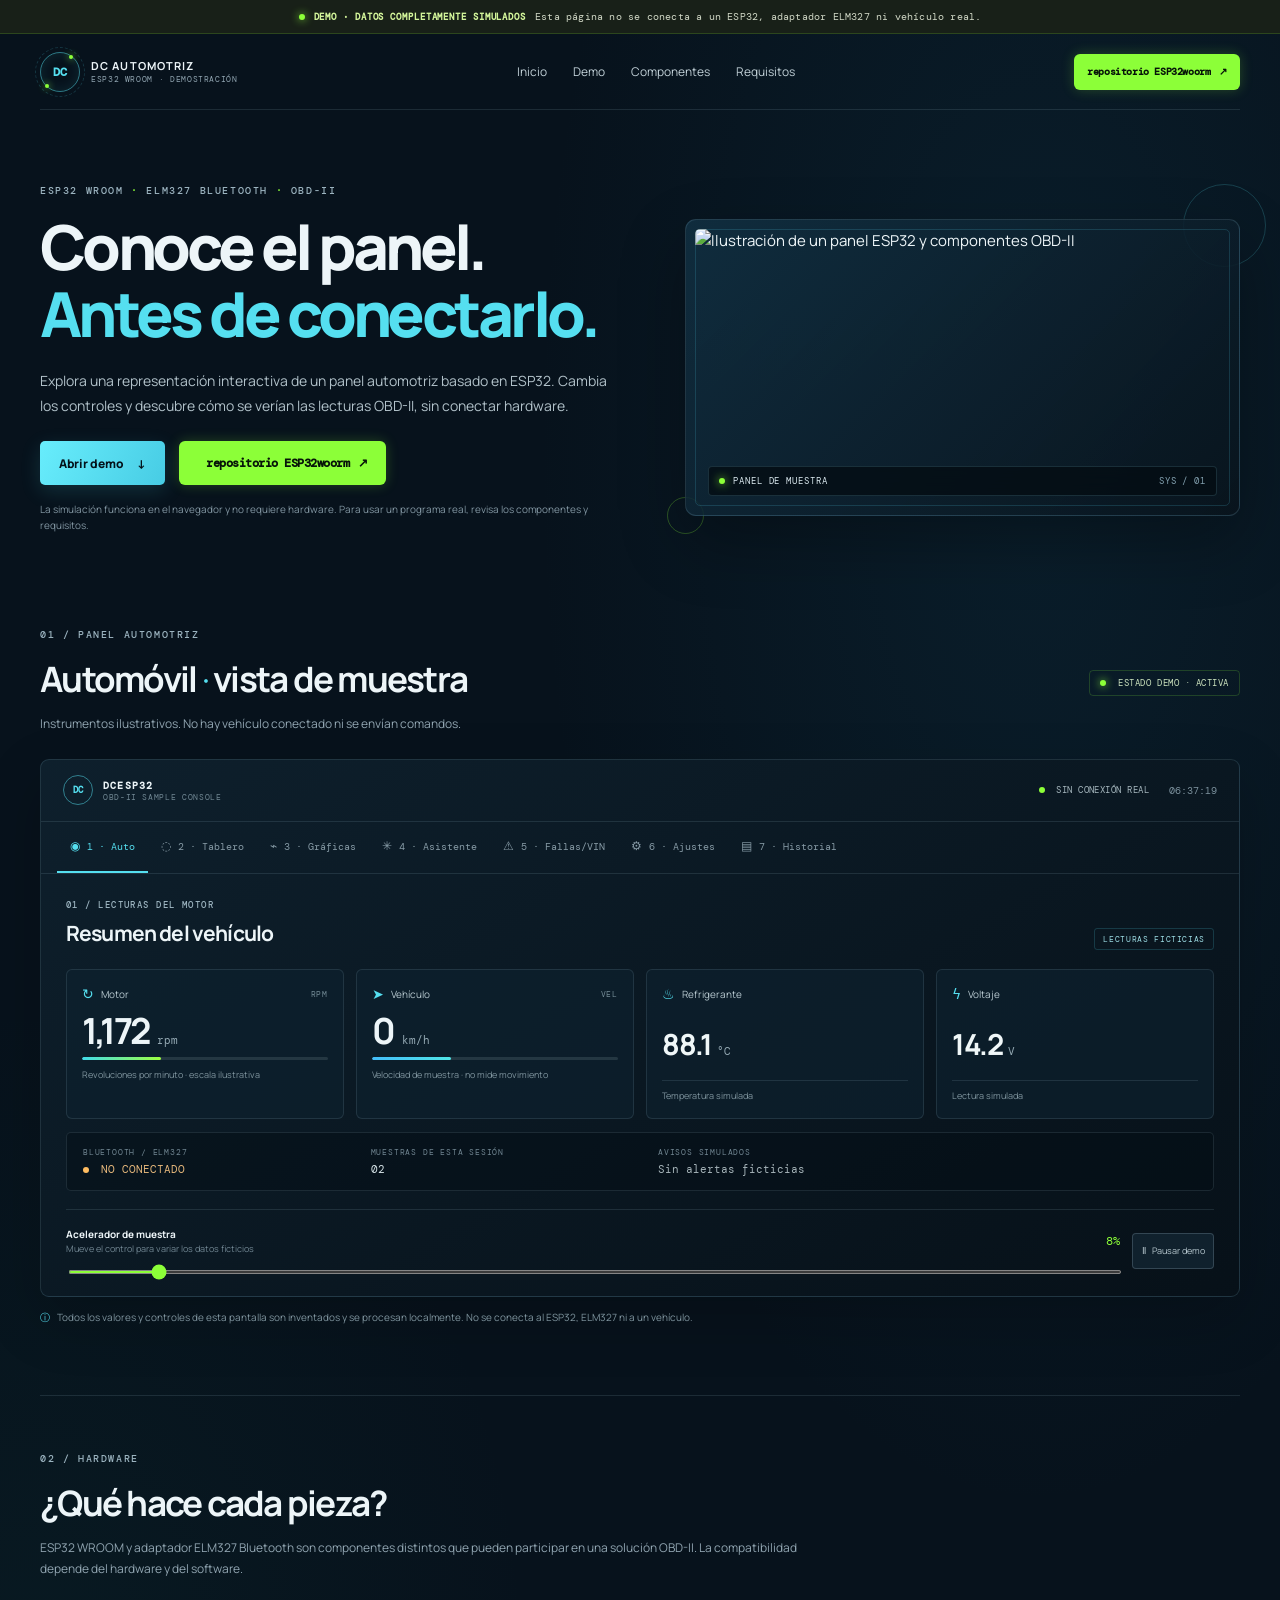
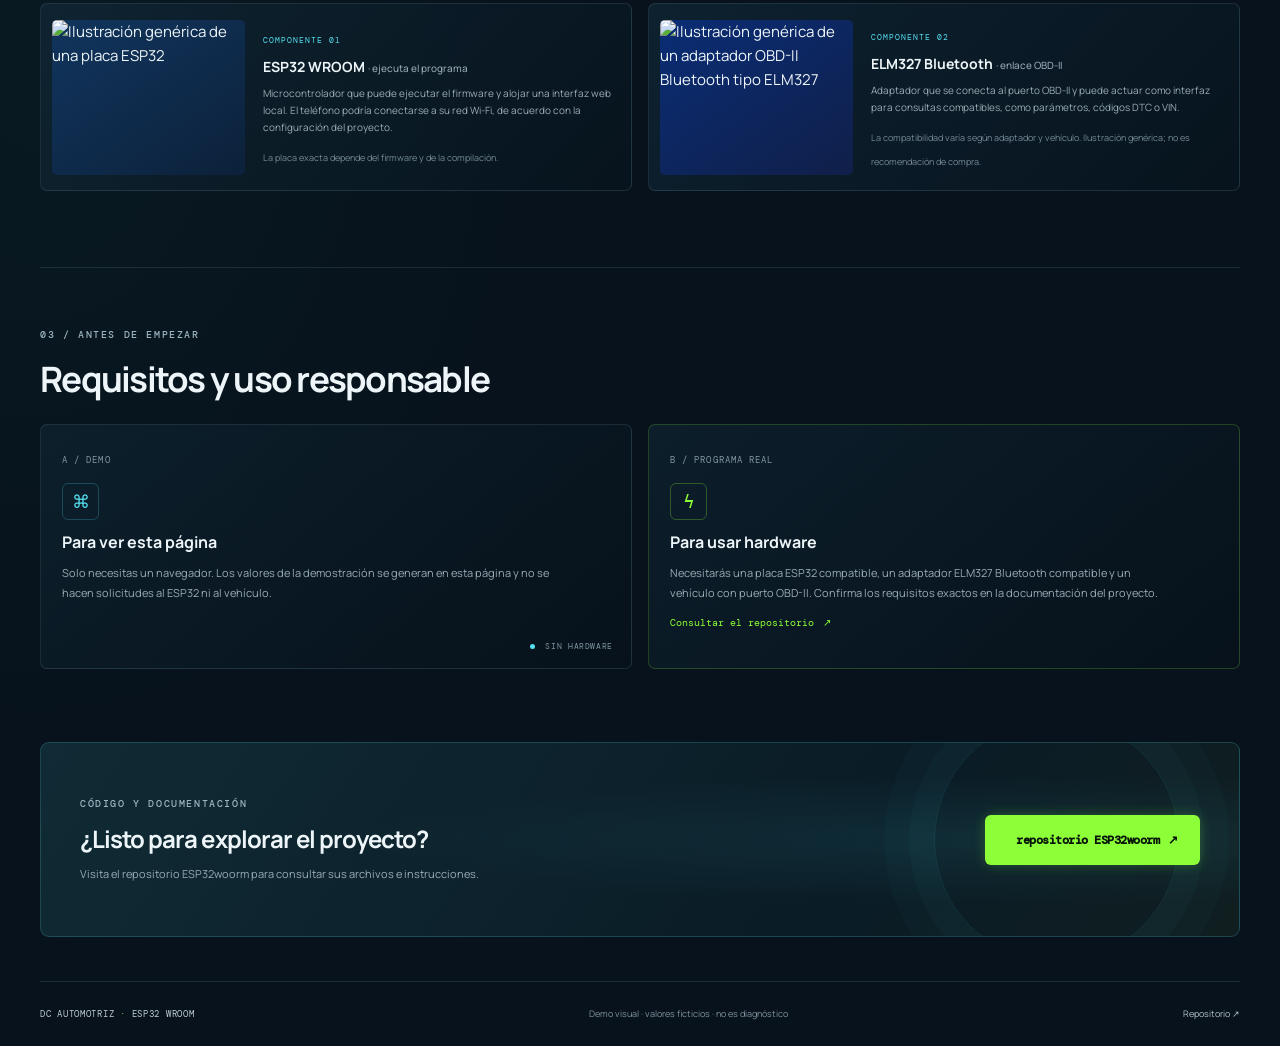
==== docs/index.html @ 041d477a "Add informational ESP32 website under docs" ====
<!doctype html>
<html lang="es">
  <head>
    <meta charset="utf-8" />
    <meta name="viewport" content="width=device-width, initial-scale=1" />
    <meta name="theme-color" content="#07121c" />
    <meta
      name="description"
      content="Conoce el proyecto ESP32 WROOM y explora una demostración OBD-II con datos completamente simulados."
    />
    <title>ESP32 WROOM · Panel OBD-II de muestra</title>
    <link
      rel="icon"
      type="image/webp"
      href="https://dcg0.github.io/El-laboratorio/dcesp32-logo.webp"
    />
    <link rel="preconnect" href="https://dcg0.github.io" crossorigin />
    <link rel="stylesheet" href="./styles.css" />
    <script src="./app.js" defer></script>
  </head>
  <body>
    <div class="notice-bar">
      <span class="notice-dot" aria-hidden="true"></span
      ><strong>DEMO · DATOS COMPLETAMENTE SIMULADOS</strong
      ><span
        >Esta página no se conecta a un ESP32, adaptador ELM327 ni vehículo
        real.</span
      >
    </div>
    <header class="site-header">
      <a class="brand" href="#inicio" aria-label="ESP32 WROOM, inicio">
        <span class="brand-mark" aria-hidden="true"
          ><span>DC</span><i></i
        ></span>
        <span class="brand-copy"
          ><strong>DC AUTOMOTRIZ</strong
          ><small>ESP32 WROOM · DEMOSTRACIÓN</small></span
        >
      </a>
      <nav class="main-nav" aria-label="Navegación principal">
        <a href="#inicio">Inicio</a><a href="#demo">Demo</a
        ><a href="#componentes">Componentes</a
        ><a href="#requisitos">Requisitos</a>
      </nav>
      <a
        class="repo-button repo-button--header"
        href="https://github.com/dcg0/espwroom327"
        target="_blank"
        rel="noopener noreferrer"
        >repositorio ESP32woorm <span aria-hidden="true">↗</span></a
      >
    </header>

    <main>
      <section class="hero section-wrap" id="inicio">
        <div class="hero-copy">
          <p class="eyebrow">
            ESP32 WROOM <span>·</span> ELM327 BLUETOOTH <span>·</span> OBD-II
          </p>
          <h1>Conoce el panel.<br /><em>Antes de conectarlo.</em></h1>
          <p class="hero-description">
            Explora una representación interactiva de un panel automotriz basado
            en ESP32. Cambia los controles y descubre cómo se verían las
            lecturas OBD-II, sin conectar hardware.
          </p>
          <div class="hero-actions">
            <a class="button button-primary" href="#demo"
              >Abrir demo <span aria-hidden="true">↓</span></a
            >
            <a
              class="repo-button"
              href="https://github.com/dcg0/espwroom327"
              target="_blank"
              rel="noopener noreferrer"
              ><span class="repo-led" aria-hidden="true"></span>repositorio
              ESP32woorm <span aria-hidden="true">↗</span></a
            >
          </div>
          <p class="hero-caption">
            La simulación funciona en el navegador y no requiere hardware. Para
            usar un programa real, revisa los componentes y requisitos.
          </p>
        </div>
        <div class="hero-visual">
          <div class="visual-frame">
            <img
              src="https://dcg0.github.io/El-laboratorio/dcesp32-cover.webp"
              alt="Ilustración de un panel ESP32 y componentes OBD-II"
              fetchpriority="high"
            />
            <div class="visual-overlay">
              <span class="live-dot"></span> PANEL DE MUESTRA
              <span class="visual-code">SYS / 01</span>
            </div>
          </div>
          <div class="hero-orbit orbit-one" aria-hidden="true"></div>
          <div class="hero-orbit orbit-two" aria-hidden="true"></div>
        </div>
      </section>

      <section class="section-wrap demo-section" id="demo">
        <div class="section-heading">
          <div>
            <p class="eyebrow">01 / PANEL AUTOMOTRIZ</p>
            <h2>Automóvil <span>·</span> vista de muestra</h2>
          </div>
          <span class="demo-status"><i></i> ESTADO DEMO · ACTIVA</span>
        </div>
        <p class="section-lead">
          Instrumentos ilustrativos. No hay vehículo conectado ni se envían
          comandos.
        </p>

        <div class="dashboard-shell">
          <div class="dashboard-topline">
            <div class="dash-brand">
              <span class="mini-mark">DC</span
              ><span
                ><strong>DCESP32</strong
                ><small>OBD-II SAMPLE CONSOLE</small></span
              >
            </div>
            <div class="dash-live"><span></span> SIN CONEXIÓN REAL</div>
            <span class="dash-clock" id="demo-clock">--:--:--</span>
          </div>
          <div
            class="tab-list"
            role="tablist"
            aria-label="Pantallas de la demostración"
          >
            <button
              class="tab-button is-active"
              role="tab"
              id="tab-auto"
              aria-selected="true"
              aria-controls="panel-auto"
              data-tab="auto"
            >
              ◉ <span>1 · Auto</span>
            </button>
            <button
              class="tab-button"
              role="tab"
              id="tab-board"
              aria-selected="false"
              aria-controls="panel-board"
              data-tab="board"
            >
              ◌ <span>2 · Tablero</span>
            </button>
            <button
              class="tab-button"
              role="tab"
              id="tab-graphs"
              aria-selected="false"
              aria-controls="panel-graphs"
              data-tab="graphs"
            >
              ⌁ <span>3 · Gráficas</span>
            </button>
            <button
              class="tab-button"
              role="tab"
              id="tab-assistant"
              aria-selected="false"
              aria-controls="panel-assistant"
              data-tab="assistant"
            >
              ✳ <span>4 · Asistente</span>
            </button>
            <button
              class="tab-button"
              role="tab"
              id="tab-faults"
              aria-selected="false"
              aria-controls="panel-faults"
              data-tab="faults"
            >
              ⚠ <span>5 · Fallas/VIN</span>
            </button>
            <button
              class="tab-button"
              role="tab"
              id="tab-settings"
              aria-selected="false"
              aria-controls="panel-settings"
              data-tab="settings"
            >
              ⚙ <span>6 · Ajustes</span>
            </button>
            <button
              class="tab-button"
              role="tab"
              id="tab-history"
              aria-selected="false"
              aria-controls="panel-history"
              data-tab="history"
            >
              ▤ <span>7 · Historial</span>
            </button>
          </div>
          <div class="dash-content">
            <section
              class="tab-panel"
              id="panel-auto"
              role="tabpanel"
              aria-labelledby="tab-auto"
              data-panel="auto"
            >
              <div class="panel-heading">
                <div>
                  <p class="eyebrow">01 / LECTURAS DEL MOTOR</p>
                  <h3>Resumen del vehículo</h3>
                </div>
                <span class="sample-tag">LECTURAS FICTICIAS</span>
              </div>
              <div class="metric-grid">
                <article class="metric-card metric-primary">
                  <div class="metric-label">
                    <span class="metric-icon">↻</span> Motor
                    <span class="metric-unit">RPM</span>
                  </div>
                  <div class="metric-value">
                    <span id="rpm-value">1,172</span><small>rpm</small>
                  </div>
                  <div class="meter"><i id="rpm-meter"></i></div>
                  <p>Revoluciones por minuto · escala ilustrativa</p>
                </article>
                <article class="metric-card">
                  <div class="metric-label">
                    <span class="metric-icon">➤</span> Vehículo
                    <span class="metric-unit">VEL</span>
                  </div>
                  <div class="metric-value">
                    <span id="speed-value">0</span><small>km/h</small>
                  </div>
                  <div class="meter meter-cyan"><i id="speed-meter"></i></div>
                  <p>Velocidad de muestra · no mide movimiento</p>
                </article>
                <article class="metric-card">
                  <div class="metric-label">
                    <span class="metric-icon">♨</span> Refrigerante
                  </div>
                  <div class="compact-value">
                    <span id="temp-value">88.1</span><small>°C</small>
                  </div>
                  <p class="metric-foot">Temperatura simulada</p>
                </article>
                <article class="metric-card">
                  <div class="metric-label">
                    <span class="metric-icon">ϟ</span> Voltaje
                  </div>
                  <div class="compact-value">
                    <span id="voltage-value">14.2</span><small>V</small>
                  </div>
                  <p class="metric-foot">Lectura simulada</p>
                </article>
              </div>
              <div class="dash-footer">
                <div>
                  <span class="footer-key">BLUETOOTH / ELM327</span
                  ><strong class="offline-text"><i></i> NO CONECTADO</strong>
                </div>
                <div>
                  <span class="footer-key">MUESTRAS DE ESTA SESIÓN</span
                  ><strong id="sample-count">02</strong>
                </div>
                <div class="alert-summary">
                  <span class="footer-key">AVISOS SIMULADOS</span
                  ><strong>Sin alertas ficticias</strong>
                </div>
              </div>
            </section>
            <section
              class="tab-panel"
              id="panel-board"
              role="tabpanel"
              aria-labelledby="tab-board"
              data-panel="board"
              hidden
            >
              <div class="panel-heading">
                <div>
                  <p class="eyebrow">02 / TABLERO</p>
                  <h3>Indicadores ilustrativos</h3>
                </div>
                <span class="sample-tag">SIN VEHÍCULO</span>
              </div>
              <div class="gauge-row">
                <div class="gauge">
                  <div class="gauge-arc">
                    <strong id="gauge-rpm">1.2k</strong><small>RPM</small>
                  </div>
                  <span>Motor</span>
                </div>
                <div class="gauge">
                  <div class="gauge-arc gauge-arc-cyan">
                    <strong id="gauge-speed">0</strong><small>KM/H</small>
                  </div>
                  <span>Velocidad</span>
                </div>
                <div class="gauge">
                  <div class="gauge-arc gauge-arc-amber">
                    <strong>88°</strong><small>TEMP</small>
                  </div>
                  <span>Refrigerante</span>
                </div>
              </div>
            </section>
            <section
              class="tab-panel"
              id="panel-graphs"
              role="tabpanel"
              aria-labelledby="tab-graphs"
              data-panel="graphs"
              hidden
            >
              <div class="panel-heading">
                <div>
                  <p class="eyebrow">03 / GRÁFICAS</p>
                  <h3>Señales de muestra</h3>
                </div>
                <span class="sample-tag">DATOS INVENTADOS</span>
              </div>
              <div class="chart-card">
                <div class="chart-title">
                  <span>RPM · ÚLTIMAS MUESTRAS</span
                  ><strong id="chart-current">1,172 rpm</strong>
                </div>
                <div
                  class="bar-chart"
                  aria-label="Barras de muestra de revoluciones"
                >
                  <i style="--h: 28%"></i><i style="--h: 42%"></i
                  ><i style="--h: 36%"></i><i style="--h: 53%"></i
                  ><i style="--h: 48%"></i><i style="--h: 68%"></i
                  ><i style="--h: 61%"></i><i style="--h: 76%"></i
                  ><i style="--h: 65%"></i><i style="--h: 86%"></i
                  ><i style="--h: 70%"></i
                  ><i id="chart-bar-live" style="--h: 58%"></i>
                </div>
                <div class="chart-axis">
                  <span>ANTERIOR</span><span>MUESTRAS FICTICIAS</span
                  ><span>AHORA</span>
                </div>
              </div>
            </section>
            <section
              class="tab-panel"
              id="panel-assistant"
              role="tabpanel"
              aria-labelledby="tab-assistant"
              data-panel="assistant"
              hidden
            >
              <div class="panel-heading">
                <div>
                  <p class="eyebrow">04 / ASISTENTE</p>
                  <h3>Información de demostración</h3>
                </div>
                <span class="sample-tag">NO ES DIAGNÓSTICO</span>
              </div>
              <div class="assistant-box">
                <span class="assistant-symbol">✳</span>
                <div>
                  <strong>¿Qué significa esta pantalla?</strong>
                  <p>
                    Este espacio representa una posible ayuda en pantalla. No
                    analiza datos de un auto ni recomienda reparaciones.
                    Consulta a un profesional ante una falla real.
                  </p>
                </div>
              </div>
            </section>
            <section
              class="tab-panel"
              id="panel-faults"
              role="tabpanel"
              aria-labelledby="tab-faults"
              data-panel="faults"
              hidden
            >
              <div class="panel-heading">
                <div>
                  <p class="eyebrow">05 / FALLAS Y VIN</p>
                  <h3>Códigos y datos del vehículo</h3>
                </div>
                <span class="sample-tag">SIN LECTURA REAL</span>
              </div>
              <div class="empty-state">
                <span>⌁</span><strong>Sin códigos ficticios</strong>
                <p>
                  La demo no consulta fallas, VIN ni información del vehículo.
                </p>
              </div>
            </section>
            <section
              class="tab-panel"
              id="panel-settings"
              role="tabpanel"
              aria-labelledby="tab-settings"
              data-panel="settings"
              hidden
            >
              <div class="panel-heading">
                <div>
                  <p class="eyebrow">06 / AJUSTES</p>
                  <h3>Controles de la muestra</h3>
                </div>
                <span class="sample-tag">SOLO NAVEGADOR</span>
              </div>
              <div class="settings-row">
                <div>
                  <strong>Modo demostración</strong>
                  <p>Controla la intensidad de las lecturas ficticias.</p>
                </div>
                <span class="setting-pill">ACTIVADO</span>
              </div>
              <div class="settings-row">
                <div>
                  <strong>Conexión Bluetooth</strong>
                  <p>La demo no utiliza Bluetooth ni hardware.</p>
                </div>
                <span class="setting-pill setting-pill-muted">DESACTIVADA</span>
              </div>
            </section>
            <section
              class="tab-panel"
              id="panel-history"
              role="tabpanel"
              aria-labelledby="tab-history"
              data-panel="history"
              hidden
            >
              <div class="panel-heading">
                <div>
                  <p class="eyebrow">07 / HISTORIAL</p>
                  <h3>Actividad de esta sesión</h3>
                </div>
                <span class="sample-tag">LOCAL · FICTICIA</span>
              </div>
              <div class="history-item">
                <span class="history-dot"></span>
                <div>
                  <strong>Demo iniciada</strong
                  ><small>Lecturas generadas en el navegador</small>
                </div>
                <time id="history-time">ahora</time>
              </div>
              <div class="history-item">
                <span class="history-dot history-dot-cyan"></span>
                <div>
                  <strong>Sin comunicación con el vehículo</strong
                  ><small>No se enviaron solicitudes</small>
                </div>
                <time>—</time>
              </div>
            </section>
            <div class="control-strip">
              <label for="throttle"
                ><span
                  ><strong>Acelerador de muestra</strong
                  ><small
                    >Mueve el control para variar los datos ficticios</small
                  ></span
                ><span class="range-output"
                  ><output id="throttle-output" for="throttle">8</output>%</span
                ></label
              ><input
                id="throttle"
                type="range"
                min="0"
                max="100"
                value="8"
                aria-label="Acelerador de muestra; solo cambia datos ficticios"
              /><button
                id="pause-sim"
                class="pause-button"
                type="button"
                aria-pressed="false"
              >
                Ⅱ <span>Pausar demo</span>
              </button>
            </div>
          </div>
        </div>
        <p class="demo-disclaimer">
          <span>ⓘ</span> Todos los valores y controles de esta pantalla son
          inventados y se procesan localmente. No se conecta al ESP32, ELM327 ni
          a un vehículo.
        </p>
      </section>

      <section class="section-wrap components-section" id="componentes">
        <div class="section-heading">
          <div>
            <p class="eyebrow">02 / HARDWARE</p>
            <h2>¿Qué hace cada pieza?</h2>
          </div>
        </div>
        <p class="section-lead">
          ESP32 WROOM y adaptador ELM327 Bluetooth son componentes distintos que
          pueden participar en una solución OBD-II. La compatibilidad depende
          del hardware y del software.
        </p>
        <div class="component-grid">
          <article class="component-card">
            <div class="component-image">
              <img
                src="https://dcg0.github.io/El-laboratorio/dcesp32-esp32.webp"
                alt="Ilustración genérica de una placa ESP32"
                loading="lazy"
              />
            </div>
            <div class="component-copy">
              <span class="component-number">COMPONENTE 01</span>
              <h3>ESP32 WROOM <span>· ejecuta el programa</span></h3>
              <p>
                Microcontrolador que puede ejecutar el firmware y alojar una
                interfaz web local. El teléfono podría conectarse a su red
                Wi‑Fi, de acuerdo con la configuración del proyecto.
              </p>
              <small
                >La placa exacta depende del firmware y de la
                compilación.</small
              >
            </div>
          </article>
          <article class="component-card">
            <div class="component-image component-image-blue">
              <img
                src="https://dcg0.github.io/El-laboratorio/dcesp32-elm327.webp"
                alt="Ilustración genérica de un adaptador OBD-II Bluetooth tipo ELM327"
                loading="lazy"
              />
            </div>
            <div class="component-copy">
              <span class="component-number">COMPONENTE 02</span>
              <h3>ELM327 Bluetooth <span>· enlace OBD-II</span></h3>
              <p>
                Adaptador que se conecta al puerto OBD-II y puede actuar como
                interfaz para consultas compatibles, como parámetros, códigos
                DTC o VIN.
              </p>
              <small
                >La compatibilidad varía según adaptador y vehículo. Ilustración
                genérica; no es recomendación de compra.</small
              >
            </div>
          </article>
        </div>
      </section>

      <section class="section-wrap requirements-section" id="requisitos">
        <div class="section-heading">
          <div>
            <p class="eyebrow">03 / ANTES DE EMPEZAR</p>
            <h2>Requisitos y uso responsable</h2>
          </div>
        </div>
        <div class="requirements-grid">
          <article class="requirement-card">
            <span class="requirement-index">A / DEMO</span>
            <div class="requirement-icon">⌘</div>
            <h3>Para ver esta página</h3>
            <p>
              Solo necesitas un navegador. Los valores de la demostración se
              generan en esta página y no se hacen solicitudes al ESP32 ni al
              vehículo.
            </p>
            <span class="requirement-footer"><i></i> SIN HARDWARE</span>
          </article>
          <article class="requirement-card requirement-card-accent">
            <span class="requirement-index">B / PROGRAMA REAL</span>
            <div class="requirement-icon">ϟ</div>
            <h3>Para usar hardware</h3>
            <p>
              Necesitarás una placa ESP32 compatible, un adaptador ELM327
              Bluetooth compatible y un vehículo con puerto OBD-II. Confirma los
              requisitos exactos en la documentación del proyecto.
            </p>
            <a
              class="text-link"
              href="https://github.com/dcg0/espwroom327"
              target="_blank"
              rel="noopener noreferrer"
              >Consultar el repositorio <span aria-hidden="true">↗</span></a
            >
          </article>
        </div>
      </section>

      <section class="repo-cta section-wrap">
        <div class="repo-cta-copy">
          <p class="eyebrow">CÓDIGO Y DOCUMENTACIÓN</p>
          <h2>¿Listo para explorar el proyecto?</h2>
          <p>
            Visita el repositorio ESP32woorm para consultar sus archivos e
            instrucciones.
          </p>
        </div>
        <a
          class="repo-button repo-button--large"
          href="https://github.com/dcg0/espwroom327"
          target="_blank"
          rel="noopener noreferrer"
          ><span class="repo-led" aria-hidden="true"></span>repositorio
          ESP32woorm <span aria-hidden="true">↗</span></a
        >
        <div class="cta-circuit" aria-hidden="true"></div>
      </section>
    </main>

    <footer class="site-footer">
      <a class="footer-brand" href="#inicio"
        >DC AUTOMOTRIZ <span>·</span> ESP32 WROOM</a
      ><span>Demo visual · valores ficticios · no es diagnóstico</span
      ><a
        href="https://github.com/dcg0/espwroom327"
        target="_blank"
        rel="noopener noreferrer"
        >Repositorio <span aria-hidden="true">↗</span></a
      >
    </footer>
  </body>
</html>
---- docs/styles.css ----
@import url("https://fonts.googleapis.com/css2?family=DM+Mono:wght@400;500&family=Manrope:wght@400;500;600;700;800&display=swap");
:root {
  --bg: #07121c;
  --bg2: #0a1823;
  --panel: #0d1d29;
  --panel2: #10232f;
  --line: rgba(170, 205, 224, 0.13);
  --text: #edf5f8;
  --muted: #91a5b1;
  --cyan: #55dff0;
  --green: #8cff38;
  --green-deep: #247c2f;
  --amber: #ffc56d;
  --mono: "DM Mono", monospace;
  --sans: "Manrope", Arial, sans-serif;
  --page: min(1200px, calc(100% - 56px));
}
* {
  box-sizing: border-box;
}
html {
  scroll-behavior: smooth;
  scroll-padding-top: 94px;
}
body {
  margin: 0;
  color: var(--text);
  font-family: var(--sans);
  background:
    radial-gradient(
      ellipse at 81% 17%,
      rgba(21, 78, 104, 0.2),
      transparent 34%
    ),
    radial-gradient(ellipse at 3% 63%, rgba(18, 91, 84, 0.1), transparent 28%),
    var(--bg);
  font-size: 15px;
  line-height: 1.6;
}
a {
  color: inherit;
  text-decoration: none;
}
button,
input {
  font: inherit;
}
.notice-bar {
  min-height: 34px;
  padding: 6px 20px;
  display: flex;
  align-items: center;
  justify-content: center;
  gap: 9px;
  background: #182018;
  border-bottom: 1px solid rgba(140, 255, 56, 0.17);
  color: #d2d9c7;
  text-align: center;
  font: 10px var(--mono);
  letter-spacing: 0.02em;
}
.notice-bar strong {
  color: #d3f59a;
  font-size: 9px;
  letter-spacing: 0.1em;
}
.notice-dot,
.live-dot,
.demo-status i,
.dash-live span,
.footer-brand span {
  color: var(--green);
}
.notice-dot {
  width: 6px;
  height: 6px;
  border-radius: 50%;
  background: var(--green);
  box-shadow: 0 0 9px var(--green);
}
.site-header {
  width: var(--page);
  margin: auto;
  min-height: 76px;
  display: flex;
  align-items: center;
  justify-content: space-between;
  gap: 24px;
  border-bottom: 1px solid var(--line);
}
.brand {
  display: flex;
  align-items: center;
  gap: 11px;
}
.brand-mark {
  width: 40px;
  height: 40px;
  display: grid;
  place-items: center;
  position: relative;
  border: 1px solid rgba(85, 223, 240, 0.5);
  border-radius: 50%;
  color: var(--cyan);
  font: 700 12px var(--mono);
  box-shadow: inset 0 0 13px rgba(85, 223, 240, 0.1);
}
.brand-mark:before,
.brand-mark:after {
  content: "";
  position: absolute;
  background: var(--green);
  width: 4px;
  height: 4px;
  border-radius: 50%;
  box-shadow: 0 0 7px var(--green);
}
.brand-mark:before {
  top: 2px;
  right: 6px;
}
.brand-mark:after {
  bottom: 3px;
  left: 4px;
}
.brand-mark i {
  position: absolute;
  width: 50px;
  height: 50px;
  border: 1px dashed rgba(85, 223, 240, 0.18);
  border-radius: 50%;
}
.brand-copy {
  display: grid;
  line-height: 1.35;
}
.brand-copy strong {
  font-size: 11px;
  letter-spacing: 0.1em;
}
.brand-copy small {
  font: 8px var(--mono);
  letter-spacing: 0.08em;
  color: var(--muted);
}
.main-nav {
  display: flex;
  align-items: center;
  gap: 26px;
  color: #c1d0d7;
  font-size: 12px;
}
.main-nav a {
  transition: color 0.2s;
}
.main-nav a:hover {
  color: var(--cyan);
}
.repo-button {
  min-height: 44px;
  padding: 0 17px;
  display: inline-flex;
  align-items: center;
  justify-content: center;
  gap: 9px;
  border: 1px solid rgba(140, 255, 56, 0.72);
  border-radius: 6px;
  color: #071409;
  background: var(--green);
  font: 700 12px var(--mono);
  letter-spacing: -0.04em;
  box-shadow: 0 0 13px rgba(140, 255, 56, 0.22);
  animation: green-blink 1.35s ease-in-out infinite;
  transition:
    transform 0.18s,
    box-shadow 0.18s;
}
.repo-button:hover {
  transform: translateY(-2px);
  box-shadow: 0 0 25px rgba(140, 255, 56, 0.48);
}
.repo-button:focus-visible,
.button:focus-visible,
.main-nav a:focus-visible,
.text-link:focus-visible,
button:focus-visible {
  outline: 2px solid var(--cyan);
  outline-offset: 4px;
}
.repo-button--header {
  min-height: 36px;
  padding-inline: 12px;
  font-size: 10px;
  white-space: nowrap;
}
@keyframes green-blink {
  0%,
  100% {
    background: #8cff38;
    color: #071409;
    box-shadow: 0 0 7px rgba(140, 255, 56, 0.28);
  }
  50% {
    background: #43ce49;
    color: #031008;
    box-shadow: 0 0 20px rgba(140, 255, 56, 0.7);
  }
}
.section-wrap {
  width: var(--page);
  margin-left: auto;
  margin-right: auto;
}
.hero {
  min-height: 470px;
  padding: 74px 0 66px;
  display: grid;
  grid-template-columns: 1.03fr 0.97fr;
  gap: 56px;
  align-items: center;
}
.eyebrow {
  margin: 0 0 17px;
  color: #9cb4c0;
  font: 500 10px var(--mono);
  letter-spacing: 0.16em;
}
.eyebrow span {
  color: var(--green);
}
h1,
h2,
h3,
p {
  margin-top: 0;
}
.hero h1 {
  max-width: 630px;
  margin: 0 0 20px;
  font-size: clamp(39px, 5vw, 62px);
  font-weight: 800;
  line-height: 1.08;
  letter-spacing: -0.06em;
}
.hero h1 em {
  font-style: normal;
  color: var(--cyan);
}
.hero-description {
  max-width: 570px;
  margin-bottom: 23px;
  color: #b1c1c9;
  font-size: 14px;
  line-height: 1.8;
}
.hero-actions {
  display: flex;
  align-items: center;
  gap: 14px;
  flex-wrap: wrap;
}
.button {
  min-height: 44px;
  padding: 0 19px;
  display: inline-flex;
  align-items: center;
  justify-content: center;
  gap: 13px;
  border-radius: 5px;
  font-size: 12px;
  font-weight: 800;
  transition: transform 0.2s;
}
.button:hover {
  transform: translateY(-2px);
}
.button-primary {
  background: linear-gradient(115deg, #68edfc, #47cce4);
  color: #04121a;
  box-shadow: 0 6px 20px rgba(77, 220, 237, 0.15);
}
.hero-caption {
  max-width: 560px;
  margin: 16px 0 17px;
  color: #8296a2;
  font-size: 10px;
  line-height: 1.6;
}
.hero-visual {
  position: relative;
  min-width: 0;
}
.visual-frame {
  position: relative;
  z-index: 1;
  padding: 9px;
  overflow: hidden;
  border: 1px solid rgba(108, 155, 177, 0.24);
  border-radius: 11px;
  background: linear-gradient(
    135deg,
    rgba(18, 50, 69, 0.8),
    rgba(9, 20, 29, 0.93)
  );
  box-shadow: 0 26px 65px rgba(0, 0, 0, 0.3);
}
.visual-frame:after {
  content: "";
  position: absolute;
  inset: 9px;
  border: 1px solid rgba(86, 211, 240, 0.17);
  border-radius: 5px;
  pointer-events: none;
}
.visual-frame img {
  width: 100%;
  height: 277px;
  display: block;
  object-fit: cover;
  border-radius: 5px;
  filter: saturate(0.94);
}
.visual-overlay {
  position: absolute;
  z-index: 2;
  left: 22px;
  right: 22px;
  bottom: 19px;
  padding: 8px 10px;
  display: flex;
  align-items: center;
  gap: 8px;
  background: rgba(4, 13, 19, 0.8);
  border: 1px solid rgba(115, 183, 207, 0.19);
  border-radius: 4px;
  color: #dceaf0;
  font: 9px var(--mono);
  letter-spacing: 0.1em;
  backdrop-filter: blur(8px);
}
.live-dot {
  width: 6px;
  height: 6px;
  border-radius: 50%;
  background: var(--green);
  box-shadow: 0 0 10px var(--green);
}
.visual-code {
  margin-left: auto;
  color: #85a3b2;
}
.hero-orbit {
  position: absolute;
  border: 1px solid rgba(85, 223, 240, 0.2);
  border-radius: 50%;
  pointer-events: none;
}
.orbit-one {
  width: 83px;
  height: 83px;
  top: -35px;
  right: -26px;
}
.orbit-two {
  width: 37px;
  height: 37px;
  bottom: -18px;
  left: -18px;
  border-color: rgba(140, 255, 56, 0.28);
}
.section-heading {
  display: flex;
  align-items: flex-end;
  justify-content: space-between;
  gap: 22px;
}
.section-heading h2 {
  margin: 0;
  font-size: clamp(25px, 3.5vw, 35px);
  letter-spacing: -0.05em;
  line-height: 1.2;
}
.section-heading h2 span {
  color: var(--cyan);
  font-weight: 400;
}
.demo-section {
  padding: 12px 0 70px;
}
.section-lead {
  max-width: 800px;
  margin: 14px 0 24px;
  color: var(--muted);
  font-size: 12px;
  line-height: 1.7;
}
.demo-status {
  margin-bottom: 4px;
  padding: 6px 10px;
  border: 1px solid rgba(140, 255, 56, 0.18);
  border-radius: 4px;
  color: #cce3be;
  font: 9px var(--mono);
  letter-spacing: 0.06em;
  white-space: nowrap;
}
.demo-status i {
  display: inline-block;
  width: 6px;
  height: 6px;
  margin-right: 7px;
  border-radius: 50%;
  background: var(--green);
  box-shadow: 0 0 8px var(--green);
}
.dashboard-shell {
  overflow: hidden;
  border: 1px solid rgba(130, 179, 200, 0.19);
  border-radius: 9px;
  background: linear-gradient(
    150deg,
    rgba(14, 32, 45, 0.98),
    rgba(7, 17, 25, 0.98)
  );
  box-shadow: 0 22px 60px rgba(0, 0, 0, 0.2);
}
.dashboard-topline {
  min-height: 62px;
  padding: 0 22px;
  display: flex;
  align-items: center;
  gap: 20px;
  border-bottom: 1px solid var(--line);
}
.dash-brand {
  display: flex;
  align-items: center;
  gap: 10px;
}
.mini-mark {
  width: 30px;
  height: 30px;
  display: grid;
  place-items: center;
  border: 1px solid rgba(85, 223, 240, 0.5);
  border-radius: 50%;
  color: var(--cyan);
  font: 700 9px var(--mono);
}
.dash-brand > span + span {
  display: grid;
  line-height: 1.25;
}
.dash-brand strong {
  font: 700 10px var(--mono);
  letter-spacing: 0.12em;
}
.dash-brand small {
  font: 8px var(--mono);
  color: #718894;
  letter-spacing: 0.08em;
}
.dash-live {
  margin-left: auto;
  color: #a6b7be;
  font: 9px var(--mono);
  letter-spacing: 0.05em;
}
.dash-live span {
  width: 6px;
  height: 6px;
  margin-right: 6px;
  display: inline-block;
  border-radius: 50%;
  background: var(--green);
}
.dash-clock {
  color: #7e939f;
  font: 10px var(--mono);
}
.tab-list {
  padding: 0 16px;
  display: flex;
  align-items: stretch;
  overflow-x: auto;
  border-bottom: 1px solid var(--line);
  scrollbar-width: thin;
  scrollbar-color: #284353 transparent;
}
.tab-button {
  min-height: 51px;
  padding: 0 13px;
  display: flex;
  align-items: center;
  gap: 7px;
  flex: 0 0 auto;
  border: 0;
  border-bottom: 2px solid transparent;
  background: transparent;
  color: #879ba6;
  cursor: pointer;
  font: 12px var(--mono);
  transition:
    color 0.2s,
    border-color 0.2s;
}
.tab-button span {
  font-size: 10px;
}
.tab-button:hover,
.tab-button.is-active {
  color: var(--cyan);
}
.tab-button.is-active {
  border-bottom-color: var(--cyan);
}
.dash-content {
  padding: 25px 25px 20px;
}
.panel-heading {
  margin-bottom: 19px;
  display: flex;
  align-items: flex-end;
  justify-content: space-between;
  gap: 14px;
}
.panel-heading .eyebrow {
  margin-bottom: 6px;
  font-size: 9px;
}
.panel-heading h3 {
  margin: 0;
  font-size: 21px;
  letter-spacing: -0.04em;
}
.sample-tag {
  padding: 5px 8px;
  border: 1px solid rgba(85, 223, 240, 0.18);
  border-radius: 3px;
  color: #9ddde5;
  font: 8px var(--mono);
  letter-spacing: 0.08em;
  white-space: nowrap;
}
.metric-grid {
  display: grid;
  grid-template-columns: 1fr 1fr 1fr 1fr;
  gap: 12px;
}
.metric-card {
  min-height: 145px;
  padding: 15px;
  border: 1px solid var(--line);
  border-radius: 6px;
  background: rgba(14, 34, 47, 0.67);
}
.metric-primary {
  grid-column: span 1;
}
.metric-label {
  display: flex;
  align-items: center;
  gap: 7px;
  color: #b7c8cf;
  font-size: 10px;
}
.metric-icon {
  color: var(--cyan);
  font: 14px var(--mono);
}
.metric-unit {
  margin-left: auto;
  color: #758c97;
  font: 8px var(--mono);
  letter-spacing: 0.1em;
}
.metric-value {
  margin: 10px 0 8px;
  display: flex;
  align-items: baseline;
  gap: 8px;
}
.metric-value span {
  font-size: 36px;
  font-weight: 700;
  line-height: 1;
  letter-spacing: -0.06em;
}
.metric-value small,
.compact-value small {
  color: #95aab4;
  font: 11px var(--mono);
}
.meter {
  height: 3px;
  overflow: hidden;
  border-radius: 3px;
  background: #243742;
}
.meter i {
  width: 32%;
  height: 100%;
  display: block;
  border-radius: inherit;
  background: linear-gradient(90deg, #41dceb, #9dff40);
  transition: width 0.25s;
}
.meter-cyan i {
  background: linear-gradient(90deg, #43bdfa, #50e5e6);
}
.metric-card p {
  margin: 8px 0 0;
  color: #7f949e;
  font-size: 9px;
}
.compact-value {
  margin: 18px 0 12px;
  display: flex;
  align-items: baseline;
  gap: 6px;
}
.compact-value span {
  color: #f0f7f8;
  font-size: 29px;
  font-weight: 700;
  letter-spacing: -0.05em;
}
.metric-foot {
  padding-top: 8px;
  border-top: 1px solid var(--line);
}
.dash-footer {
  margin-top: 13px;
  padding: 14px 16px;
  display: grid;
  grid-template-columns: 1fr 1fr 2fr;
  gap: 18px;
  border: 1px solid var(--line);
  border-radius: 5px;
  background: rgba(4, 14, 21, 0.42);
}
.dash-footer > div {
  display: grid;
  gap: 5px;
}
.footer-key {
  color: #718692;
  font: 8px var(--mono);
  letter-spacing: 0.1em;
}
.dash-footer strong {
  font: 11px var(--mono);
  color: #d4e1e5;
}
.dash-footer .offline-text {
  color: #e5b77b;
}
.offline-text i {
  width: 6px;
  height: 6px;
  display: inline-block;
  margin-right: 5px;
  border-radius: 50%;
  background: #ffbd61;
}
.alert-summary strong {
  color: #a6b4b9;
}
.control-strip {
  margin-top: 18px;
  padding-top: 16px;
  display: grid;
  grid-template-columns: 1fr 82px;
  align-items: center;
  gap: 12px;
  border-top: 1px solid var(--line);
}
.control-strip label {
  display: flex;
  align-items: center;
  justify-content: space-between;
  gap: 14px;
}
.control-strip label > span:first-child {
  display: grid;
}
.control-strip label strong {
  font-size: 10px;
}
.control-strip label small {
  color: #718692;
  font-size: 9px;
}
.range-output {
  color: var(--green);
  font: 12px var(--mono);
}
.control-strip input[type="range"] {
  grid-column: 1;
  grid-row: 2;
  width: 100%;
  height: 4px;
  accent-color: var(--green);
  cursor: pointer;
}
.pause-button {
  grid-column: 2;
  grid-row: 1/3;
  min-height: 36px;
  padding: 0 8px;
  border: 1px solid rgba(190, 221, 233, 0.2);
  border-radius: 4px;
  background: #10212d;
  color: #b5c6cd;
  font-size: 9px;
  cursor: pointer;
}
.pause-button:hover {
  border-color: var(--cyan);
  color: var(--cyan);
}
.pause-button span {
  margin-left: 4px;
}
.demo-disclaimer {
  margin: 12px 0 0;
  color: #7f949e;
  font-size: 10px;
}
.demo-disclaimer span {
  margin-right: 5px;
  color: var(--cyan);
}
[hidden] {
  display: none !important;
}
.gauge-row {
  display: grid;
  grid-template-columns: repeat(3, 1fr);
  gap: 20px;
  padding: 4px 8px 16px;
}
.gauge {
  display: grid;
  justify-items: center;
  gap: 9px;
  color: #8fa3ad;
  font: 10px var(--mono);
}
.gauge-arc {
  width: 132px;
  height: 132px;
  display: flex;
  flex-direction: column;
  align-items: center;
  justify-content: center;
  position: relative;
  border: 8px solid transparent;
  border-radius: 50%;
  background:
    linear-gradient(var(--panel), var(--panel)) padding-box,
    conic-gradient(
        from 220deg,
        #50deec 0 34%,
        #203641 34% 75%,
        transparent 75% 100%
      )
      border-box;
  transform: rotate(0deg);
}
.gauge-arc strong {
  color: #e7f4f6;
  font: 700 24px var(--sans);
}
.gauge-arc small {
  color: #8499a4;
  font: 9px var(--mono);
}
.gauge-arc-cyan {
  background:
    linear-gradient(var(--panel), var(--panel)) padding-box,
    conic-gradient(
        from 220deg,
        #58b9fd 0 15%,
        #203641 15% 75%,
        transparent 75% 100%
      )
      border-box;
}
.gauge-arc-amber {
  background:
    linear-gradient(var(--panel), var(--panel)) padding-box,
    conic-gradient(
        from 220deg,
        #ffc56d 0 57%,
        #203641 57% 75%,
        transparent 75% 100%
      )
      border-box;
}
.chart-card {
  padding: 16px;
  border: 1px solid var(--line);
  border-radius: 6px;
  background: rgba(8, 20, 29, 0.6);
}
.chart-title,
.chart-axis {
  display: flex;
  justify-content: space-between;
  gap: 10px;
  color: #8398a2;
  font: 9px var(--mono);
  letter-spacing: 0.06em;
}
.chart-title strong {
  color: var(--cyan);
}
.bar-chart {
  height: 150px;
  padding: 13px 7px 0;
  display: flex;
  align-items: flex-end;
  gap: 10px;
  border-bottom: 1px solid rgba(164, 195, 209, 0.2);
  background: repeating-linear-gradient(
    to bottom,
    transparent 0,
    transparent 36px,
    rgba(164, 195, 209, 0.07) 37px,
    transparent 38px
  );
}
.bar-chart i {
  flex: 1;
  height: var(--h);
  min-width: 7px;
  border-radius: 3px 3px 0 0;
  background: linear-gradient(0deg, rgba(70, 208, 231, 0.35), #55dff0);
  transition: height 0.25s;
}
.bar-chart i:nth-child(3n) {
  background: linear-gradient(
    0deg,
    rgba(140, 255, 56, 0.18),
    rgba(140, 255, 56, 0.8)
  );
}
.chart-axis {
  padding-top: 8px;
  color: #718692;
  font-size: 8px;
}
.assistant-box {
  padding: 20px;
  display: flex;
  gap: 15px;
  border: 1px solid rgba(85, 223, 240, 0.19);
  border-radius: 6px;
  background: rgba(23, 67, 80, 0.16);
}
.assistant-symbol {
  width: 36px;
  height: 36px;
  flex: 0 0 auto;
  display: grid;
  place-items: center;
  border: 1px solid rgba(85, 223, 240, 0.32);
  border-radius: 50%;
  color: var(--cyan);
}
.assistant-box strong,
.empty-state strong {
  font-size: 13px;
}
.assistant-box p,
.empty-state p {
  margin: 6px 0 0;
  color: #9cafb8;
  font-size: 11px;
  line-height: 1.7;
}
.empty-state {
  min-height: 115px;
  display: grid;
  justify-items: center;
  align-content: center;
  gap: 6px;
  border: 1px dashed rgba(154, 188, 205, 0.2);
  border-radius: 6px;
  color: #b8c8cf;
  text-align: center;
}
.empty-state > span {
  color: #728d9a;
  font-size: 22px;
}
.empty-state p {
  margin: 0;
}
.settings-row {
  padding: 14px 3px;
  display: flex;
  align-items: center;
  justify-content: space-between;
  gap: 18px;
  border-top: 1px solid var(--line);
}
.settings-row strong {
  font-size: 11px;
}
.settings-row p {
  margin: 4px 0 0;
  color: #8398a2;
  font-size: 10px;
}
.setting-pill {
  padding: 5px 9px;
  border-radius: 3px;
  background: rgba(140, 255, 56, 0.1);
  color: #b7ef85;
  font: 8px var(--mono);
  letter-spacing: 0.08em;
}
.setting-pill-muted {
  background: rgba(165, 187, 199, 0.08);
  color: #8599a3;
}
.history-item {
  padding: 13px 5px;
  display: flex;
  align-items: center;
  gap: 11px;
  border-top: 1px solid var(--line);
}
.history-dot {
  width: 7px;
  height: 7px;
  border-radius: 50%;
  background: var(--green);
  box-shadow: 0 0 8px rgba(140, 255, 56, 0.5);
}
.history-dot-cyan {
  background: var(--cyan);
  box-shadow: 0 0 8px rgba(85, 223, 240, 0.5);
}
.history-item div {
  display: grid;
  flex: 1;
}
.history-item strong {
  font-size: 10px;
}
.history-item small,
.history-item time {
  color: #7f949e;
  font-size: 9px;
}
.components-section {
  padding: 56px 0 76px;
  border-top: 1px solid var(--line);
}
.components-section .section-lead {
  max-width: 780px;
}
.component-grid {
  display: grid;
  grid-template-columns: 1fr 1fr;
  gap: 16px;
}
.component-card {
  min-height: 188px;
  padding: 11px;
  display: grid;
  grid-template-columns: 34% 1fr;
  gap: 18px;
  align-items: center;
  border: 1px solid var(--line);
  border-radius: 7px;
  background: linear-gradient(
    135deg,
    rgba(17, 39, 54, 0.75),
    rgba(8, 21, 30, 0.74)
  );
}
.component-image {
  height: 155px;
  display: grid;
  place-items: center;
  overflow: hidden;
  border-radius: 5px;
  background: linear-gradient(145deg, #11355e, #0c213a);
}
.component-image img {
  width: 100%;
  height: 100%;
  object-fit: contain;
  transition: transform 0.3s;
}
.component-card:hover .component-image img {
  transform: scale(1.05);
}
.component-image-blue {
  background: linear-gradient(145deg, #0a2d75, #101f49);
}
.component-copy {
  padding: 7px 8px 7px 0;
}
.component-number {
  color: var(--cyan);
  font: 8px var(--mono);
  letter-spacing: 0.12em;
}
.component-copy h3 {
  margin: 7px 0 8px;
  font-size: 14px;
  line-height: 1.4;
}
.component-copy h3 span {
  color: #92a6b0;
  font-size: 10px;
  font-weight: 500;
}
.component-copy p {
  margin: 0 0 8px;
  color: #9aacb5;
  font-size: 10px;
  line-height: 1.7;
}
.component-copy small {
  color: #748a95;
  font-size: 9px;
  line-height: 1.5;
}
.requirements-section {
  padding: 60px 0 73px;
  border-top: 1px solid var(--line);
}
.requirements-grid {
  margin-top: 24px;
  display: grid;
  grid-template-columns: 1fr 1fr;
  gap: 16px;
}
.requirement-card {
  min-height: 245px;
  padding: 21px;
  position: relative;
  border: 1px solid var(--line);
  border-radius: 7px;
  background: linear-gradient(
    140deg,
    rgba(14, 34, 47, 0.8),
    rgba(7, 18, 27, 0.8)
  );
}
.requirement-card-accent {
  border-color: rgba(140, 255, 56, 0.2);
}
.requirement-index {
  color: #8197a1;
  font: 9px var(--mono);
  letter-spacing: 0.12em;
}
.requirement-icon {
  width: 37px;
  height: 37px;
  margin: 13px 0 10px;
  display: grid;
  place-items: center;
  border: 1px solid rgba(85, 223, 240, 0.23);
  border-radius: 6px;
  color: var(--cyan);
  font-size: 18px;
}
.requirement-card-accent .requirement-icon {
  border-color: rgba(140, 255, 56, 0.28);
  color: var(--green);
}
.requirement-card h3 {
  margin-bottom: 7px;
  font-size: 16px;
}
.requirement-card p {
  max-width: 490px;
  margin: 0;
  color: #9aacb5;
  font-size: 11px;
  line-height: 1.8;
}
.requirement-footer {
  position: absolute;
  right: 18px;
  bottom: 17px;
  color: #7e949f;
  font: 8px var(--mono);
  letter-spacing: 0.08em;
}
.requirement-footer i {
  width: 5px;
  height: 5px;
  margin-right: 5px;
  display: inline-block;
  border-radius: 50%;
  background: var(--cyan);
}
.text-link {
  display: inline-flex;
  gap: 9px;
  margin-top: 14px;
  color: var(--green);
  font: 10px var(--mono);
}
.text-link:hover {
  color: #c6ff95;
}
.repo-cta {
  min-height: 195px;
  margin-bottom: 44px;
  padding: 31px 39px;
  position: relative;
  overflow: hidden;
  display: flex;
  align-items: center;
  justify-content: space-between;
  gap: 24px;
  border: 1px solid rgba(85, 223, 240, 0.2);
  border-radius: 9px;
  background:
    radial-gradient(
      ellipse at 80% 50%,
      rgba(33, 96, 108, 0.25),
      transparent 47%
    ),
    linear-gradient(125deg, #102b35, #0a1c26 68%, #101e20);
}
.repo-cta-copy {
  position: relative;
  z-index: 2;
}
.repo-cta-copy .eyebrow {
  margin-bottom: 10px;
}
.repo-cta h2 {
  margin-bottom: 7px;
  font-size: 24px;
  letter-spacing: -0.04em;
}
.repo-cta-copy > p:last-child {
  margin: 0;
  color: #9aacb5;
  font-size: 11px;
}
.repo-button--large {
  position: relative;
  z-index: 2;
  min-height: 50px;
  padding-inline: 21px;
  font-size: 12px;
  white-space: nowrap;
}
.cta-circuit {
  position: absolute;
  right: 5%;
  top: 50%;
  width: 245px;
  height: 245px;
  transform: translateY(-50%);
  border: 1px solid rgba(85, 223, 240, 0.1);
  border-radius: 50%;
  box-shadow:
    0 0 0 25px rgba(85, 223, 240, 0.022),
    0 0 0 50px rgba(85, 223, 240, 0.018);
}
.site-footer {
  width: var(--page);
  min-height: 65px;
  margin: auto;
  display: flex;
  align-items: center;
  justify-content: space-between;
  gap: 16px;
  border-top: 1px solid var(--line);
  color: #7f949e;
  font-size: 9px;
}
.site-footer a:last-child {
  color: #b3c2c8;
}
.footer-brand {
  font: 9px var(--mono);
  letter-spacing: 0.08em;
  color: #bfccd1;
}
@media (max-width: 920px) {
  :root {
    --page: min(100% - 40px, 760px);
  }
  .site-header {
    gap: 14px;
  }
  .main-nav {
    gap: 15px;
  }
  .repo-button--header {
    font-size: 9px;
    padding-inline: 8px;
  }
  .hero {
    gap: 30px;
    padding-top: 58px;
  }
  .hero h1 {
    font-size: clamp(36px, 6vw, 52px);
  }
  .visual-frame img {
    height: 250px;
  }
  .metric-grid {
    grid-template-columns: 1fr 1fr;
  }
  .metric-primary {
    grid-column: span 1;
  }
  .component-card {
    grid-template-columns: 32% 1fr;
    gap: 12px;
  }
  .component-copy h3 {
    font-size: 12px;
  }
  .component-image {
    height: 148px;
  }
}
@media (max-width: 680px) {
  :root {
    --page: calc(100% - 34px);
  }
  .notice-bar {
    padding: 8px 12px;
    flex-wrap: wrap;
    gap: 5px 8px;
    font-size: 8px;
  }
  .notice-bar strong {
    font-size: 8px;
  }
  .site-header {
    min-height: 66px;
    flex-wrap: wrap;
    padding: 10px 0;
  }
  .brand-mark {
    width: 34px;
    height: 34px;
  }
  .brand-mark i {
    width: 43px;
    height: 43px;
  }
  .brand-copy strong {
    font-size: 9px;
  }
  .brand-copy small {
    font-size: 7px;
  }
  .main-nav {
    order: 3;
    width: 100%;
    justify-content: space-between;
    gap: 7px;
    padding: 6px 0 2px;
    font-size: 10px;
  }
  .repo-button--header {
    min-height: 32px;
    font-size: 8px;
  }
  .hero {
    padding: 42px 0 44px;
    grid-template-columns: 1fr;
    gap: 29px;
  }
  .hero h1 {
    font-size: clamp(40px, 10vw, 58px);
  }
  .hero-description {
    font-size: 12px;
  }
  .hero-actions {
    gap: 9px;
  }
  .repo-button {
    min-height: 42px;
    padding-inline: 11px;
    font-size: 10px;
  }
  .visual-frame img {
    height: 225px;
  }
  .section-heading {
    align-items: flex-start;
    flex-direction: column;
    gap: 11px;
  }
  .section-heading h2 {
    font-size: 27px;
  }
  .demo-status {
    margin: 0;
  }
  .demo-section {
    padding-bottom: 52px;
  }
  .dashboard-topline {
    min-height: 54px;
    padding: 0 13px;
    gap: 10px;
  }
  .dash-brand strong {
    font-size: 9px;
  }
  .dash-brand small {
    font-size: 7px;
  }
  .dash-live {
    font-size: 7px;
  }
  .dash-clock {
    font-size: 8px;
  }
  .tab-list {
    padding: 0 7px;
  }
  .tab-button {
    min-height: 46px;
    padding: 0 10px;
    gap: 5px;
  }
  .tab-button span {
    font-size: 9px;
  }
  .dash-content {
    padding: 18px 13px 15px;
  }
  .panel-heading {
    align-items: flex-start;
  }
  .panel-heading h3 {
    font-size: 18px;
  }
  .sample-tag {
    font-size: 7px;
  }
  .metric-grid {
    gap: 8px;
  }
  .metric-card {
    min-height: 130px;
    padding: 12px;
  }
  .metric-label {
    font-size: 9px;
  }
  .metric-value span {
    font-size: 29px;
  }
  .compact-value span {
    font-size: 24px;
  }
  .metric-card p {
    font-size: 8px;
  }
  .dash-footer {
    grid-template-columns: 1fr 1fr;
    gap: 12px;
    padding: 12px;
  }
  .alert-summary {
    grid-column: span 2;
  }
  .control-strip {
    grid-template-columns: 1fr 95px;
  }
  .control-strip label strong {
    font-size: 9px;
  }
  .control-strip label small {
    font-size: 8px;
  }
  .pause-button {
    font-size: 8px;
  }
  .components-section,
  .requirements-section {
    padding: 48px 0 54px;
  }
  .component-grid,
  .requirements-grid {
    grid-template-columns: 1fr;
  }
  .component-card {
    min-height: 160px;
    grid-template-columns: 34% 1fr;
    gap: 12px;
  }
  .component-image {
    height: 138px;
  }
  .component-copy p {
    font-size: 9px;
  }
  .requirement-card {
    min-height: 225px;
    padding: 18px;
  }
  .repo-cta {
    min-height: 220px;
    margin-bottom: 28px;
    padding: 24px;
    align-items: flex-start;
    justify-content: center;
    flex-direction: column;
    gap: 15px;
  }
  .repo-cta h2 {
    font-size: 21px;
  }
  .repo-button--large {
    font-size: 10px;
  }
  .site-footer {
    padding: 17px 0;
    flex-wrap: wrap;
    justify-content: center;
    text-align: center;
  }
  .site-footer span {
    width: 100%;
    order: 3;
  }
  .gauge-arc {
    width: 103px;
    height: 103px;
  }
  .gauge-arc strong {
    font-size: 19px;
  }
  .gauge-row {
    gap: 10px;
  }
  .chart-axis {
    font-size: 7px;
  }
}
@media (max-width: 390px) {
  .repo-button--header {
    max-width: 145px;
    white-space: normal;
    text-align: center;
    line-height: 1.25;
  }
  .hero-actions .button {
    min-height: 40px;
  }
  .hero-actions .repo-button {
    font-size: 9px;
  }
  .component-card {
    grid-template-columns: 31% 1fr;
  }
  .component-copy h3 {
    font-size: 11px;
  }
  .component-copy small {
    font-size: 8px;
  }
  .metric-grid {
    grid-template-columns: 1fr 1fr;
  }
  .metric-primary {
    grid-column: span 1;
  }
}
@media (prefers-reduced-motion: reduce) {
  *,
  *::before,
  *::after {
    scroll-behavior: auto !important;
    animation-duration: 0.01ms !important;
    animation-iteration-count: 1 !important;
    transition-duration: 0.01ms !important;
  }
  .repo-button {
    animation: none;
  }
}
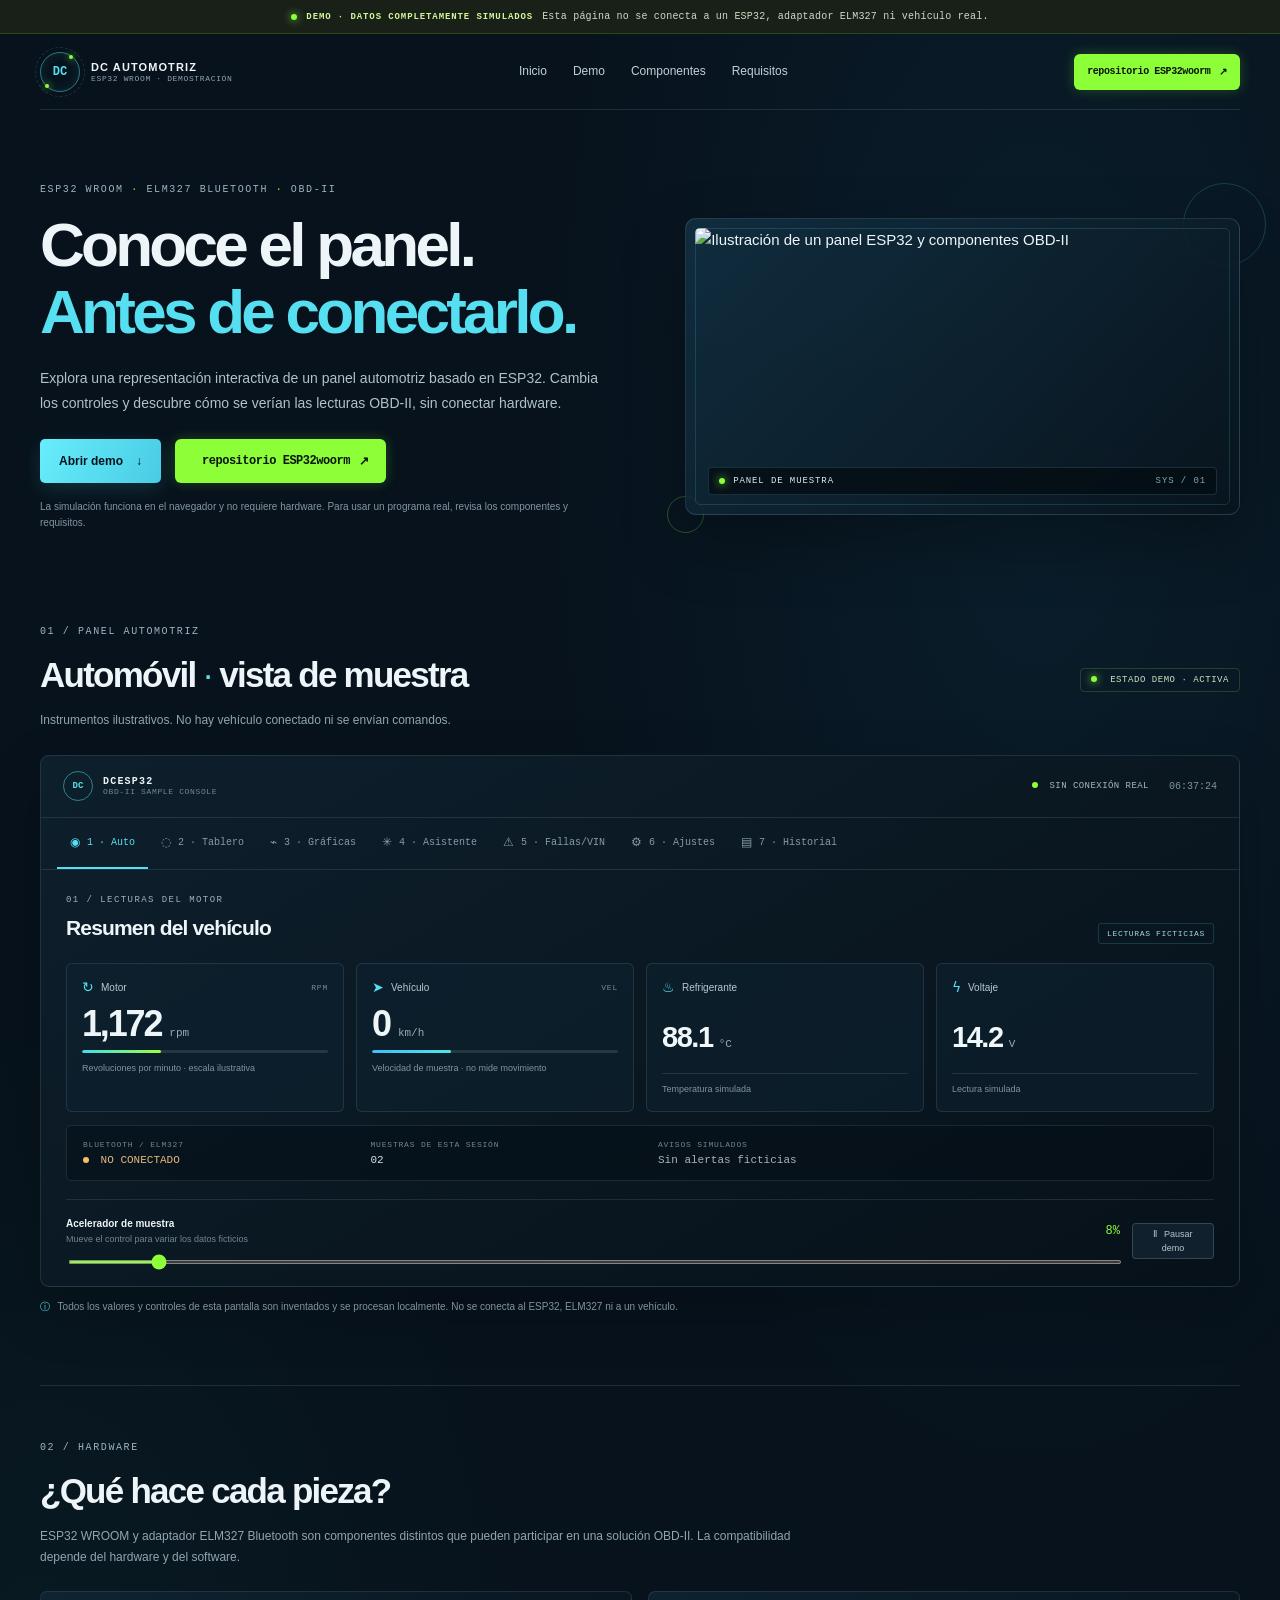
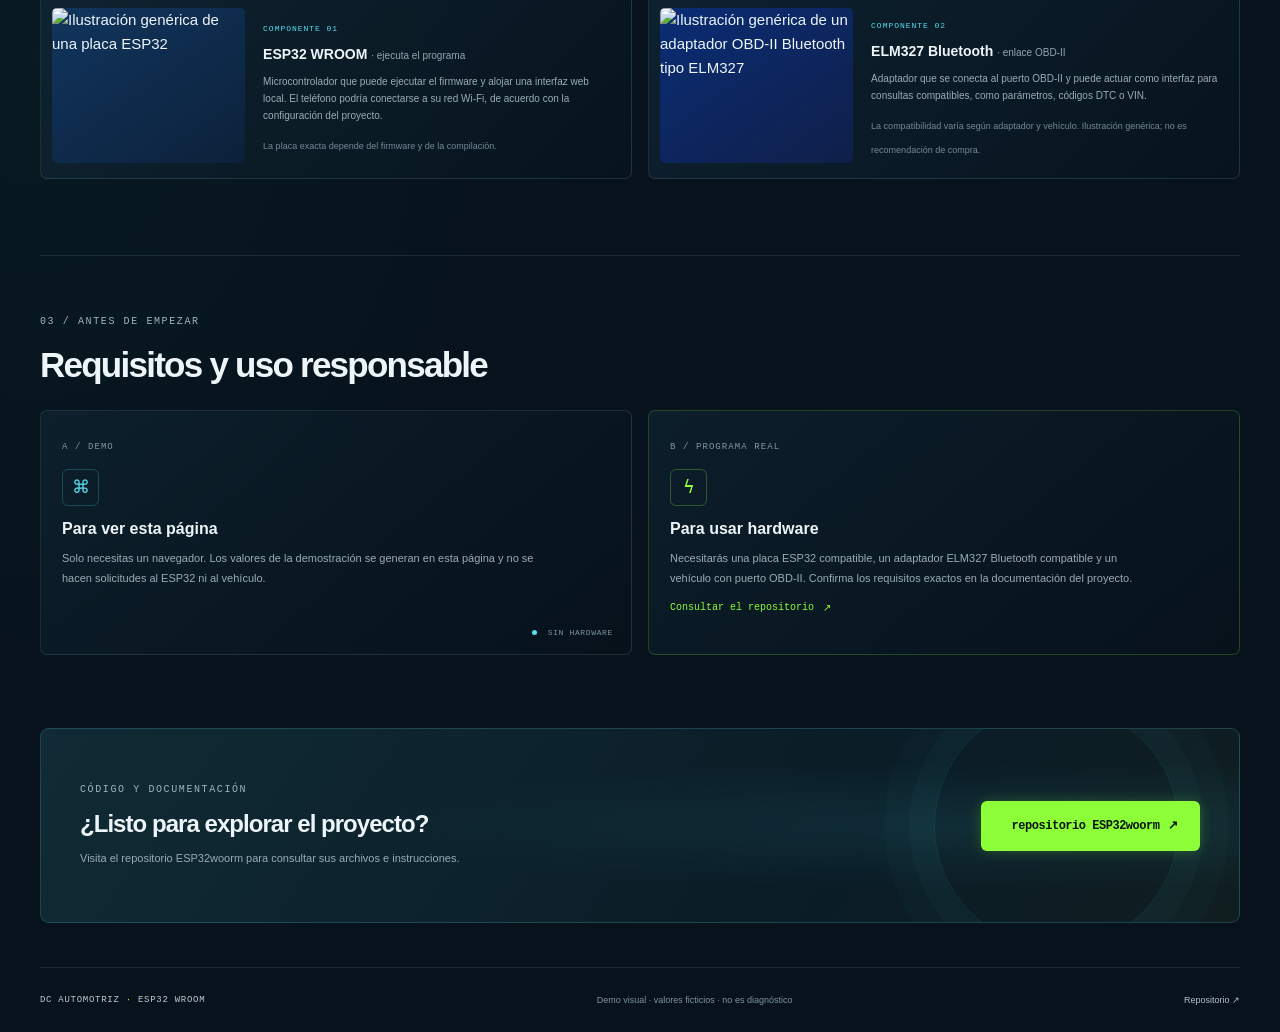
==== commit 340bcaf0: "Harden ESPWROOM demo pages" ====
--- a/docs/index.html
+++ b/docs/index.html
@@ -4,6 +4,8 @@
     <meta charset="utf-8" />
     <meta name="viewport" content="width=device-width, initial-scale=1" />
     <meta name="theme-color" content="#07121c" />
+    <meta name="referrer" content="no-referrer" />
+    <meta http-equiv="Content-Security-Policy" content="default-src 'none'; base-uri 'none'; object-src 'none'; form-action 'none'; frame-src 'none'; connect-src 'none'; img-src 'self' https://dcg0.github.io; font-src 'self' https://fonts.gstatic.com; style-src 'self' 'unsafe-inline' https://fonts.googleapis.com; script-src 'self'; script-src-attr 'none'; upgrade-insecure-requests" />
     <meta
       name="description"
       content="Conoce el proyecto ESP32 WROOM y explora una demostración OBD-II con datos completamente simulados."
@@ -14,7 +16,6 @@
       type="image/webp"
       href="https://dcg0.github.io/El-laboratorio/dcesp32-logo.webp"
     />
-    <link rel="preconnect" href="https://dcg0.github.io" crossorigin />
     <link rel="stylesheet" href="./styles.css" />
     <script src="./app.js" defer></script>
   </head>
